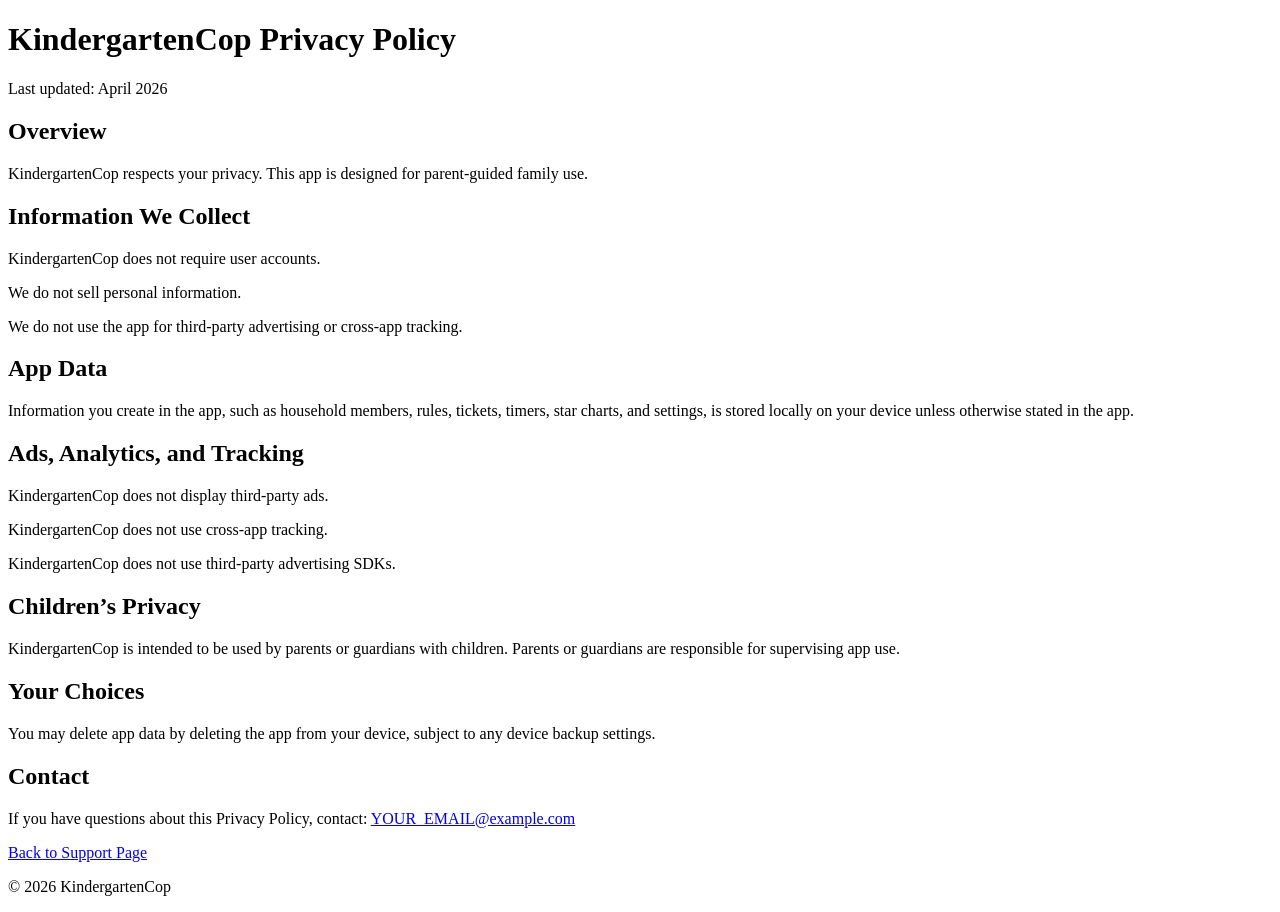
==== privacy.html @ fff6f389 "Create privacy.html" ====
<!DOCTYPE html>
<html lang="en">
<head>
  <meta charset="UTF-8" />
  <meta name="viewport" content="width=device-width, initial-scale=1.0" />
  <title>KindergartenCop Privacy Policy</title>
  <link rel="stylesheet" href="styles.css" />
</head>
<body>
  <main class="container">
    <h1>KindergartenCop Privacy Policy</h1>
    <p class="subtitle">Last updated: April 2026</p>

    <section class="card">
      <h2>Overview</h2>
      <p>
        KindergartenCop respects your privacy. This app is designed for parent-guided family use.
      </p>
    </section>

    <section class="card">
      <h2>Information We Collect</h2>
      <p>KindergartenCop does not require user accounts.</p>
      <p>We do not sell personal information.</p>
      <p>We do not use the app for third-party advertising or cross-app tracking.</p>
    </section>

    <section class="card">
      <h2>App Data</h2>
      <p>
        Information you create in the app, such as household members, rules, tickets, timers,
        star charts, and settings, is stored locally on your device unless otherwise stated in the app.
      </p>
    </section>

    <section class="card">
      <h2>Ads, Analytics, and Tracking</h2>
      <p>KindergartenCop does not display third-party ads.</p>
      <p>KindergartenCop does not use cross-app tracking.</p>
      <p>KindergartenCop does not use third-party advertising SDKs.</p>
    </section>

    <section class="card">
      <h2>Children’s Privacy</h2>
      <p>
        KindergartenCop is intended to be used by parents or guardians with children.
        Parents or guardians are responsible for supervising app use.
      </p>
    </section>

    <section class="card">
      <h2>Your Choices</h2>
      <p>
        You may delete app data by deleting the app from your device, subject to any device backup settings.
      </p>
    </section>

    <section class="card">
      <h2>Contact</h2>
      <p>
        If you have questions about this Privacy Policy, contact:
        <a href="mailto:YOUR_EMAIL@example.com">YOUR_EMAIL@example.com</a>
      </p>
    </section>

    <section class="card">
      <p><a href="index.html">Back to Support Page</a></p>
    </section>

    <footer>
      <p>© 2026 KindergartenCop</p>
    </footer>
  </main>
</body>
</html>
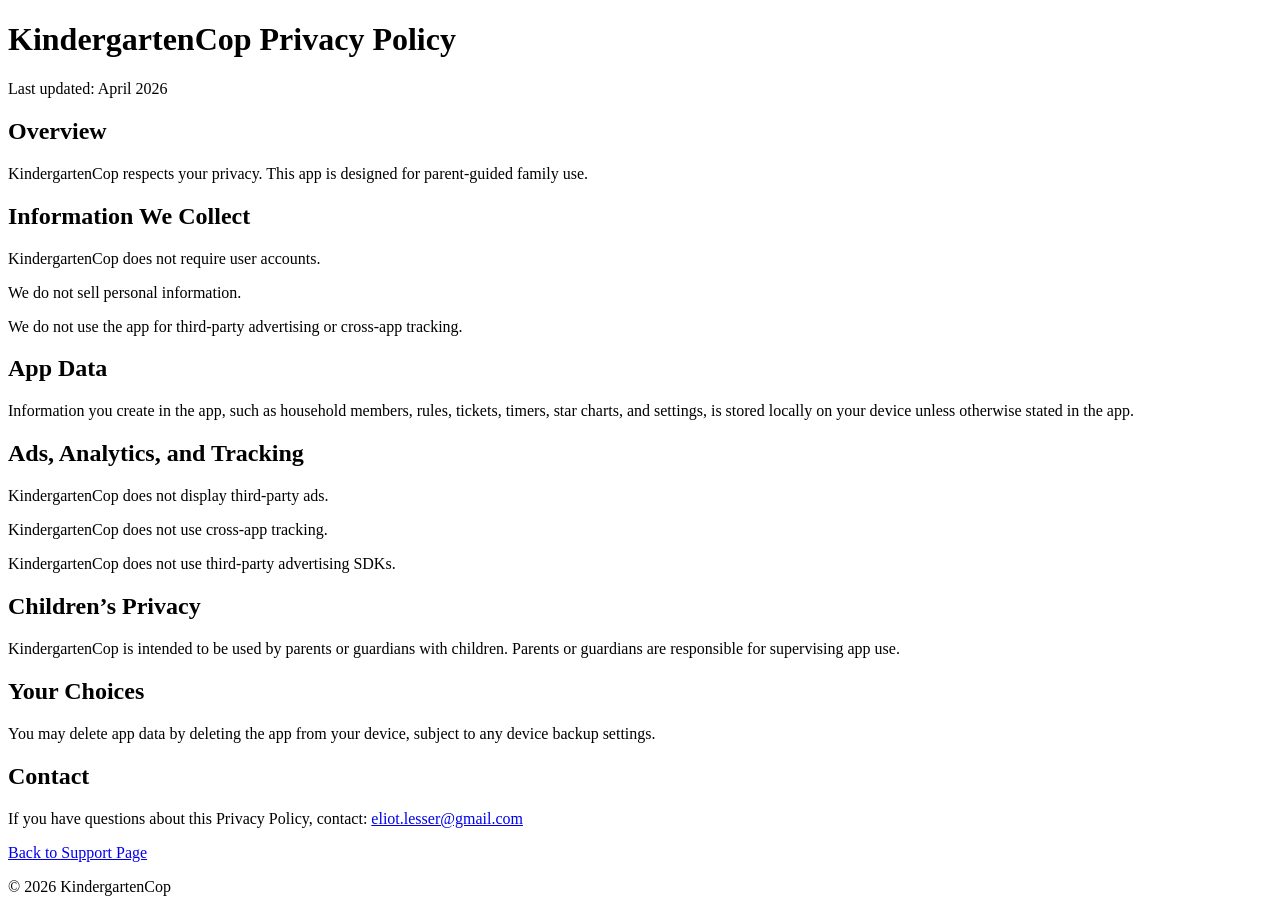
==== commit 9c847186: "Update privacy.html" ====
--- a/privacy.html
+++ b/privacy.html
@@ -59,7 +59,7 @@
       <h2>Contact</h2>
       <p>
         If you have questions about this Privacy Policy, contact:
-        <a href="mailto:YOUR_EMAIL@example.com">YOUR_EMAIL@example.com</a>
+        <a href="mailto:eliot.lesser+githubKCPrivacy@gmail.com">eliot.lesser@gmail.com</a>
       </p>
     </section>
 
